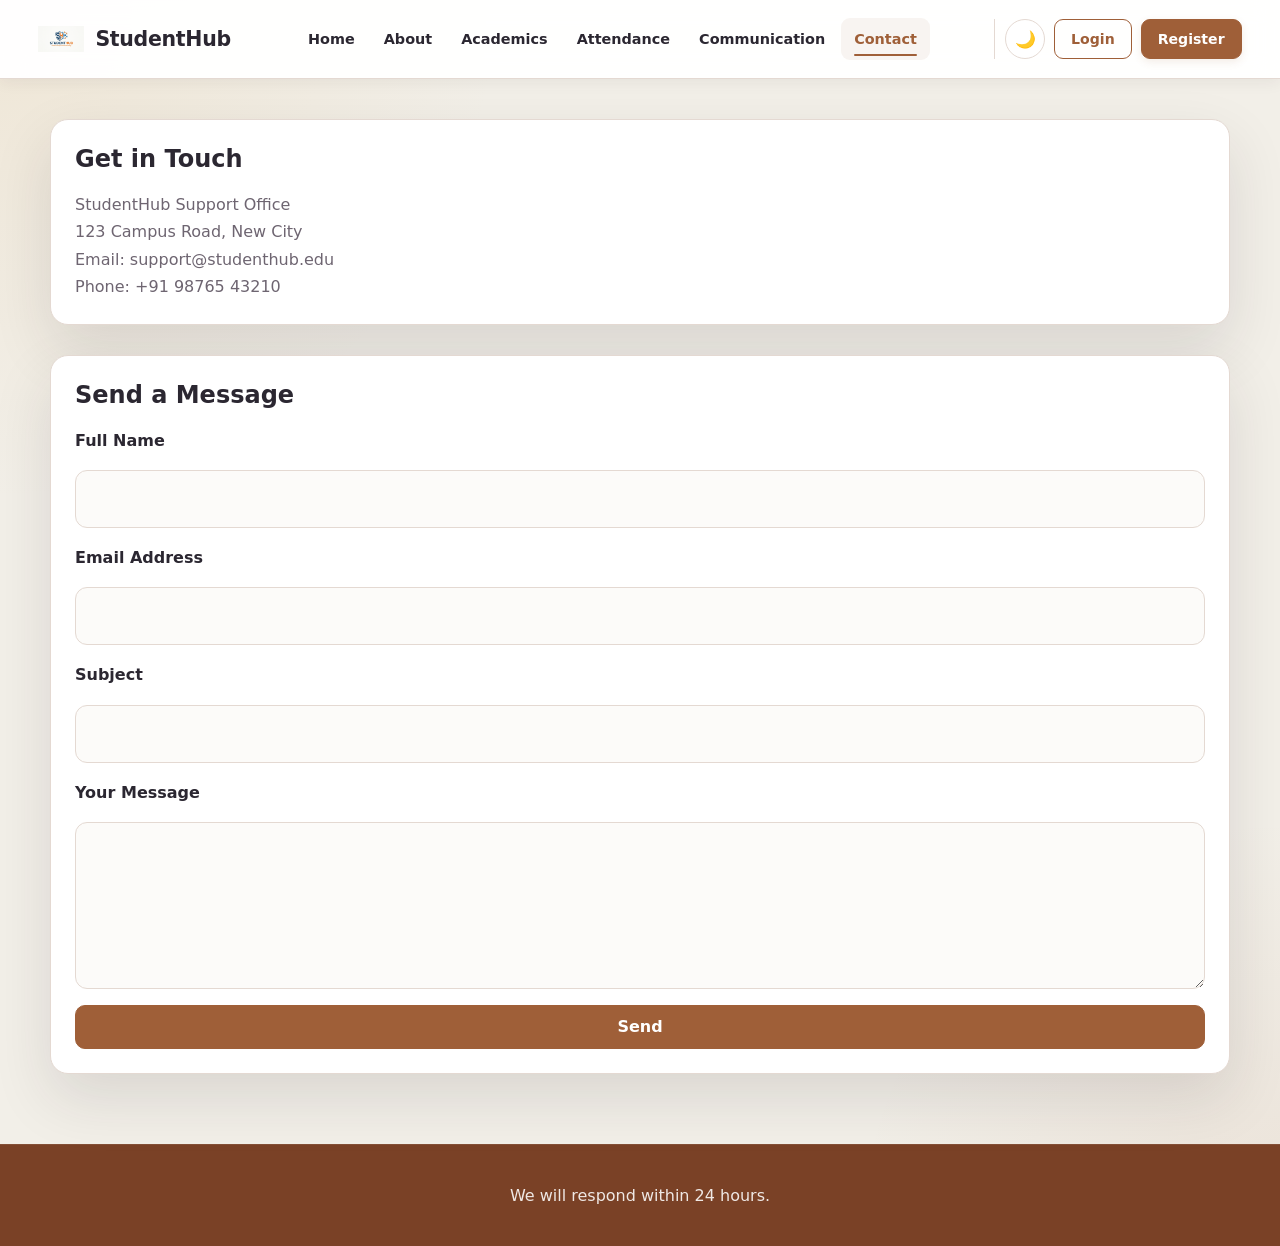
==== pages/contact.html @ ce454cba "Upload Final WDF Practical" ====
﻿<!DOCTYPE html>
<html lang="en">

<head>
    <meta charset="UTF-8">
    <meta name="viewport" content="width=device-width, initial-scale=1.0">
    <link rel="stylesheet" href="../css/style.css">
    <title>StudentHub | Contact</title>
</head>

<body>
    <header class="site-header">

        <div class="nav-container">

            <a href="index.html" class="brand">
                <img src="../images/logo.png" alt="StudentHub Logo" class="brand-logo">
                <span class="brand-name">StudentHub</span>
            </a>

            <nav class="main-navigation" aria-label="Main Navigation">

                <ul class="nav-list">

                    <li>
                        <a href="index.html" class="nav-link">
                            Home
                        </a>
                    </li>

                    <li>
                        <a href="about.html" class="nav-link">
                            About
                        </a>
                    </li>

                    <li>
                        <a href="academics.html" class="nav-link">
                            Academics
                        </a>
                    </li>

                    <li>
                        <a href="attendance.html" class="nav-link">
                            Attendance
                        </a>
                    </li>

                    <li>
                        <a href="communication.html" class="nav-link">
                            Communication
                        </a>
                    </li>

                    <li>
                        <a href="contact.html" class="nav-link active">
                            Contact
                        </a>
                    </li>

                </ul>

            </nav>

            <div class="nav-actions">

                <button type="button" id="theme-toggle" class="theme-toggle" aria-label="Switch to dark mode"
                    title="Switch to dark mode">
                    🌙
                </button>

                <a href="login.html" class="nav-login">
                    Login
                </a>

                <a href="register.html" class="nav-register">
                    Register
                </a>

            </div>


        </div>

    </header>

    <main>
        <section>
            <h2>Get in Touch</h2>
            <p>StudentHub Support Office</p>
            <p>123 Campus Road, New City</p>
            <p>Email: support@studenthub.edu</p>
            <p>Phone: +91 98765 43210</p>
        </section>

        <section>
            <h2>Send a Message</h2>
            <form action="#">
                <label for="name">Full Name</label>
                <input type="text" id="name" name="name">

                <label for="email">Email Address</label>
                <input type="email" id="email" name="email">

                <label for="subject">Subject</label>
                <input type="text" id="subject" name="subject">

                <label for="message">Your Message</label>
                <textarea id="message" name="message" rows="5"></textarea>

                <button type="submit">Send</button>
            </form>
        </section>
    </main>

    <footer>
        <p>We will respond within 24 hours.</p>
    </footer>

    <script src="../js/script.js"></script>

</body>

</html>
---- css/style.css ----
/* =========================================================
   STUDENTHUB
   GLOBAL DESIGN SYSTEM
   ========================================================= */

:root {
    /* -------------------------
       Core Colors
       ------------------------- */
    
    color-scheme: light;

    
    --background: #f2efe8;
    --surface: #ffffff;
    --surface-soft: #f7f2ed;

    --text: #2b2731;
    --muted: #6e6571;

    --primary: #9f5f38;
    --primary-dark: #7a4126;

    --accent: #d6af6f;
    --accent-dark: #b15f29;

    --border: #e4d9d2;

    /* -------------------------
       Effects
       ------------------------- */

    --shadow-sm: 0 4px 14px rgba(45, 32, 43, 0.06);

    --shadow-md: 0 12px 30px rgba(45, 32, 43, 0.09);

    --shadow-lg: 0 24px 60px rgba(45, 32, 43, 0.12);

    /* -------------------------
       Layout
       ------------------------- */

    --container-width: 1380px;

    --content-width: 1180px;

    --radius-sm: 8px;
    --radius-md: 12px;
    --radius-lg: 18px;

    /* -------------------------
       Transitions
       ------------------------- */

    --transition-fast: 0.2s ease;

    --transition-normal: 0.25s ease;

    --transition-slow: 0.4s ease;
}


/* =========================================================
   GLOBAL RESET
   ========================================================= */

* {
    margin: 0;
    padding: 0;

    box-sizing: border-box;
}


html {
    scroll-behavior: smooth;
}


body {
    min-height: 100vh;

    font-family:
        Inter,
        system-ui,
        -apple-system,
        BlinkMacSystemFont,
        "Segoe UI",
        sans-serif;

    color: var(--text);

    background:
        radial-gradient(
            circle at top left,
            rgba(223, 184, 121, 0.16),
            transparent 28%
        ),
        radial-gradient(
            circle at bottom right,
            rgba(159, 95, 56, 0.09),
            transparent 24%
        ),
        var(--background);

    line-height: 1.7;
}


/* =========================================================
   GLOBAL ELEMENTS
   ========================================================= */

img,
video,
iframe {
    display: block;

    max-width: 100%;
}


a {
    color: var(--primary);

    text-decoration: none;
}


button,
input,
select,
textarea {
    font: inherit;
}


button {
    cursor: pointer;
}


/* =========================================================
   MAIN CONTENT CONTAINER
   ========================================================= */

main {
    width: min(94%, var(--content-width));

    margin: 0 auto;

    padding: 40px 0 70px;

    display: grid;

    gap: 30px;
}


/* =========================================================
   STUDENTHUB NAVIGATION
   ========================================================= */

.site-header {
    position: sticky;

    top: 0;

    z-index: 1000;

    width: 100%;

    background: rgba(255, 255, 255, 0.96);

    border-bottom: 1px solid var(--border);

    box-shadow: var(--shadow-sm);

    backdrop-filter: blur(12px);

    -webkit-backdrop-filter: blur(12px);
}


.nav-container {
    width: min(94%, var(--container-width));

    min-height: 78px;

    margin: 0 auto;

    display: flex;

    align-items: center;

    gap: 28px;
}


/* =========================================================
   BRAND
   ========================================================= */

.brand {
    display: inline-flex;

    align-items: center;

    gap: 11px;

    flex-shrink: 0;

    padding: 5px 0;

    color: var(--text);

    text-decoration: none;

    border-radius: var(--radius-sm);

    transition:
        opacity var(--transition-normal),
        transform var(--transition-normal);
}


.brand:hover {
    opacity: 0.88;

    transform: translateY(-1px);
}


.brand-logo {
    width: 46px;

    height: 46px;

    display: block;

    flex-shrink: 0;

    object-fit: contain;

    object-position: center;
}


.brand-name {
    color: var(--text);

    font-size: 1.28rem;

    font-weight: 750;

    line-height: 1;

    letter-spacing: -0.3px;

    white-space: nowrap;
}


/* =========================================================
   MAIN NAVIGATION
   ========================================================= */

.main-navigation {
    flex: 1;

    min-width: 0;

    display: flex;

    align-items: center;

    justify-content: center;
}


.nav-list {
    display: flex;

    align-items: center;

    justify-content: center;

    gap: 3px;

    margin: 0;

    padding: 0;

    list-style: none;
}


.nav-list li {
    margin: 0;

    padding: 0;
}


.nav-link {
    position: relative;

    display: inline-flex;

    align-items: center;

    justify-content: center;

    min-height: 42px;

    padding: 0 13px;

    color: var(--text);

    font-size: 0.9rem;

    font-weight: 550;

    line-height: 1;

    text-decoration: none;

    border-radius: 9px;

    white-space: nowrap;

    transition:
        color var(--transition-normal),
        background-color var(--transition-normal);
}


.nav-link:hover {
    color: var(--primary);

    background-color: rgba(159, 95, 56, 0.08);
}


.nav-link.active {
    color: var(--primary);

    font-weight: 650;

    background-color: rgba(159, 95, 56, 0.07);
}


.nav-link.active::after {
    content: "";

    position: absolute;

    left: 13px;

    right: 13px;

    bottom: 4px;

    height: 2px;

    border-radius: 999px;

    background-color: var(--primary);
}


/* =========================================================
   NAVIGATION ACTIONS
   ========================================================= */

.nav-actions {
    display: flex;

    align-items: center;

    justify-content: flex-end;

    gap: 9px;

    flex-shrink: 0;

    padding-left: 10px;

    border-left: 1px solid var(--border);
}


.nav-login,
.nav-register {
    min-height: 40px;

    display: inline-flex;

    align-items: center;

    justify-content: center;

    padding: 0 16px;

    border-radius: 9px;

    font-size: 0.88rem;

    font-weight: 600;

    line-height: 1;

    text-decoration: none;

    white-space: nowrap;

    transition:
        color var(--transition-normal),
        background-color var(--transition-normal),
        border-color var(--transition-normal),
        box-shadow var(--transition-normal),
        transform var(--transition-normal);
}


/* Login */

.nav-login {
    color: var(--primary);

    background-color: transparent;

    border: 1px solid var(--primary);
}


.nav-login:hover {
    color: #ffffff;

    background-color: var(--primary);

    transform: translateY(-1px);

    box-shadow:
        0 5px 14px rgba(159, 95, 56, 0.18);
}


/* Register */

.nav-register {
    color: #ffffff;

    background-color: var(--primary);

    border: 1px solid var(--primary);

    box-shadow:
        0 3px 8px rgba(159, 95, 56, 0.12);
}


.nav-register:hover {
    color: #ffffff;

    background-color: var(--primary-dark);

    border-color: var(--primary-dark);

    transform: translateY(-1px);

    box-shadow:
        0 6px 16px rgba(159, 95, 56, 0.22);
}


/* =========================================================
   HOME PAGE
   ========================================================= */

.hero-section {
    width: 100%;

    padding: 0 0 70px;

    background: var(--background);
}


/* =========================================================
   CAMPUS IMAGE SLIDER
   ========================================================= */

.campus-slider {
    position: relative;

    width: 100%;

    height: clamp(400px, 55vw, 680px);

    overflow: hidden;

    background: #dcd7cf;

    isolation: isolate;
}


.slider-track {
    position: relative;

    width: 100%;

    height: 100%;
}


.slide {
    position: absolute;

    inset: 0;

    width: 100%;

    height: 100%;

    opacity: 0;

    visibility: hidden;

    transition:
        opacity var(--transition-slow),
        visibility var(--transition-slow);
}


.slide.active {
    opacity: 1;

    visibility: visible;

    z-index: 1;
}


.campus-slide-image {
    width: 100%;

    height: 100%;

    display: block;

    object-fit: cover;

    object-position: center center;
}


/* =========================================================
   SLIDER OVERLAY
   ========================================================= */

.campus-slider::after {
    content: "";

    position: absolute;

    inset: 0;

    z-index: 2;

    pointer-events: none;

    background:
        linear-gradient(
            to bottom,
            rgba(0, 0, 0, 0.03),
            rgba(0, 0, 0, 0.08)
        );
}


/* =========================================================
   SLIDER BUTTONS
   ========================================================= */

.slider-button {
    position: absolute;

    top: 50%;

    z-index: 5;

    width: 48px;

    height: 48px;

    display: flex;

    align-items: center;

    justify-content: center;

    transform: translateY(-50%);

    border: 1px solid rgba(255, 255, 255, 0.55);

    border-radius: 50%;

    background: rgba(255, 255, 255, 0.82);

    color: var(--text);

    font-size: 1.4rem;

    line-height: 1;

    cursor: pointer;

    backdrop-filter: blur(6px);

    transition:
        background-color var(--transition-normal),
        color var(--transition-normal),
        transform var(--transition-normal),
        box-shadow var(--transition-normal);
}


.slider-button:hover {
    background: var(--primary);

    color: #ffffff;

    box-shadow:
        0 8px 20px rgba(0, 0, 0, 0.18);

    transform:
        translateY(-50%)
        scale(1.05);
}


.slider-prev {
    left: 28px;
}


.slider-next {
    right: 28px;
}


/* =========================================================
   SLIDER INDICATORS
   ========================================================= */

.slider-indicators {
    position: absolute;

    left: 50%;

    bottom: 24px;

    z-index: 5;

    display: flex;

    align-items: center;

    justify-content: center;

    gap: 8px;

    transform: translateX(-50%);
}


.slider-dot {
    width: 9px;

    height: 9px;

    padding: 0;

    border: 0;

    border-radius: 50%;

    background: rgba(255, 255, 255, 0.65);

    cursor: pointer;

    transition:
        width var(--transition-normal),
        background-color var(--transition-normal),
        transform var(--transition-normal);
}


.slider-dot:hover {
    transform: scale(1.15);
}


.slider-dot.active {
    width: 28px;

    border-radius: 999px;

    background: #ffffff;
}


/* =========================================================
   HERO CONTENT
   ========================================================= */

.hero-content {
    width: min(92%, 900px);

    margin: 0 auto;

    padding: 65px 20px 0;

    display: flex;

    flex-direction: column;

    align-items: center;

    justify-content: center;

    text-align: center;
}


.hero-label {
    display: inline-block;

    margin-bottom: 15px;

    color: var(--primary);

    font-size: 0.78rem;

    font-weight: 700;

    letter-spacing: 1.6px;

    text-transform: uppercase;
}


.hero-content h1 {
    margin: 0 0 18px;

    color: var(--text);

    font-size: clamp(2.2rem, 5vw, 4rem);

    font-weight: 750;

    line-height: 1.08;

    letter-spacing: -1.5px;
}


.hero-content h1 span {
    color: var(--primary);
}


.hero-content p {
    width: min(100%, 680px);

    margin: 0 auto 30px;

    color: var(--muted);

    font-size: 1rem;

    line-height: 1.75;
}


/* =========================================================
   STANDARD BUTTONS
   ========================================================= */

.hero-buttons {
    display: flex;

    align-items: center;

    justify-content: center;

    gap: 12px;

    flex-wrap: wrap;
}


.btn {
    min-height: 46px;

    display: inline-flex;

    align-items: center;

    justify-content: center;

    padding: 0 23px;

    border-radius: 10px;

    font-size: 0.92rem;

    font-weight: 600;

    text-decoration: none;

    transition:
        transform var(--transition-normal),
        box-shadow var(--transition-normal),
        background-color var(--transition-normal),
        color var(--transition-normal);
}


.btn-primary {
    color: #ffffff;

    background: var(--primary);

    border: 1px solid var(--primary);
}


.btn-primary:hover {
    color: #ffffff;

    background: var(--primary-dark);

    box-shadow:
        0 8px 20px rgba(159, 95, 56, 0.18);

    transform: translateY(-2px);
}


.btn-secondary {
    color: var(--text);

    background: var(--surface);

    border: 1px solid var(--border);
}


.btn-secondary:hover {
    color: var(--primary);

    border-color: var(--primary);

    transform: translateY(-2px);
}


/* =========================================================
   CONTENT SECTIONS
   ========================================================= */

section,
aside {
    background-color: var(--surface);

    border: 1px solid var(--border);

    border-radius: var(--radius-lg);

    padding: 1.5rem;

    box-shadow: var(--shadow-lg);

    min-width: 0;
}


section h2,
aside h2 {
    margin-bottom: 1rem;

    color: var(--text);

    font-size: 1.5rem;

    line-height: 1.3;
}


section p,
article p,
aside p,
footer p {
    color: var(--muted);
}


/* =========================================================
   ARTICLES / FEATURE CARDS
   ========================================================= */

section article {
    background: var(--surface-soft);

    border: 1px solid var(--border);

    border-radius: var(--radius-md);

    padding: 1.15rem;

    margin-bottom: 1rem;

    transition:
        transform var(--transition-normal),
        box-shadow var(--transition-normal);
}


section article:hover {
    transform: translateY(-2px);

    box-shadow: var(--shadow-sm);
}


section article:last-child {
    margin-bottom: 0;
}


section article h3 {
    margin-bottom: 0.55rem;

    color: var(--text);

    font-size: 1.1rem;
}


/* =========================================================
   FEATURE GRID
   ========================================================= */

.feature-grid {
    display: grid;

    gap: 1rem;

    grid-template-columns:
        repeat(
            auto-fit,
            minmax(210px, 1fr)
        );

    align-items: start;
}


.feature-card {
    background: var(--surface);

    border: 1px solid var(--border);

    border-radius: var(--radius-md);

    padding: 1.25rem;

    box-shadow: var(--shadow-sm);

    transition:
        transform var(--transition-normal),
        box-shadow var(--transition-normal);
}


.feature-card:hover {
    transform: translateY(-3px);

    box-shadow: var(--shadow-md);
}


.feature-card h3 {
    margin-bottom: 0.8rem;

    color: var(--text);

    font-size: 1.1rem;
}


/* =========================================================
   LISTS
   ========================================================= */

section ul,
aside ul {
    list-style: none;

    padding-left: 0;

    display: grid;

    gap: 0.75rem;
}


section li,
aside li {
    position: relative;

    padding-left: 1.3rem;

    color: var(--muted);
}


section li::before,
aside li::before {
    content: "";

    position: absolute;

    left: 0;

    top: 0.6rem;

    width: 7px;

    height: 7px;

    border-radius: 50%;

    background: var(--primary);
}


/* =========================================================
   TABLES
   ========================================================= */

table {
    width: 100%;

    border-collapse: collapse;

    background: var(--surface);

    border: 1px solid var(--border);
}


thead {
    background: var(--surface-soft);
}


th,
td {
    padding: 1rem;

    text-align: left;

    border: 1px solid var(--border);
}


th {
    color: var(--text);

    font-weight: 700;
}


td {
    color: var(--muted);
}


tbody tr {
    transition: background-color var(--transition-fast);
}


tbody tr:hover {
    background: var(--surface-soft);
}


/* =========================================================
   FORMS
   ========================================================= */

form {
    display: grid;

    gap: 1rem;
}


label {
    color: var(--text);

    font-weight: 650;
}


input,
select,
textarea {
    width: 100%;

    padding: 0.9rem 1rem;

    color: var(--text);

    background: #fcfbf9;

    border: 1px solid var(--border);

    border-radius: var(--radius-md);

    transition:
        border-color var(--transition-normal),
        box-shadow var(--transition-normal),
        background-color var(--transition-normal);
}


input:focus,
select:focus,
textarea:focus {
    outline: none;

    background: var(--surface);

    border-color: var(--primary);

    box-shadow:
        0 0 0 4px rgba(159, 95, 56, 0.10);
}


textarea {
    min-height: 140px;

    resize: vertical;
}


/* =========================================================
   STANDARD BUTTON
   ========================================================= */

button {
    display: inline-flex;

    align-items: center;

    justify-content: center;

    min-height: 44px;

    padding: 0 1.4rem;

    border: 1px solid var(--primary);

    border-radius: 10px;

    background: var(--primary);

    color: #ffffff;

    cursor: pointer;

    font-weight: 600;

    transition:
        transform var(--transition-fast),
        background-color var(--transition-fast),
        box-shadow var(--transition-fast);
}


button:hover,
button:focus-visible {
    background: var(--primary-dark);

    border-color: var(--primary-dark);

    transform: translateY(-1px);

    box-shadow:
        0 5px 14px rgba(159, 95, 56, 0.16);
}


/* =========================================================
   FOOTER
   ========================================================= */

footer {
    width: 100%;

    padding: 30px 20px;

    text-align: center;

    color: #ffffff;

    background: var(--primary-dark);

    border-top: 1px solid rgba(255, 255, 255, 0.08);
}


footer p {
    margin: 0.45rem 0;

    color: rgba(255, 255, 255, 0.88);
}


footer ul {
    list-style: none;

    padding: 0;

    margin: 0.85rem 0 1.2rem;

    display: flex;

    flex-wrap: wrap;

    justify-content: center;

    gap: 0.85rem;
}


footer a {
    color: rgba(255, 255, 255, 0.92);

    transition: color var(--transition-fast);
}


footer a:hover {
    color: #ffffff;
}


/* =========================================================
   TABLET
   ========================================================= */

@media (max-width: 1150px) {

    .nav-container {
        gap: 18px;
    }

    .nav-list {
        gap: 0;
    }

    .nav-link {
        padding-left: 10px;

        padding-right: 10px;

        font-size: 0.85rem;
    }

    .nav-actions {
        padding-left: 8px;

        gap: 7px;
    }

    .nav-login,
    .nav-register {
        padding-left: 13px;

        padding-right: 13px;

        font-size: 0.84rem;
    }
}


/* =========================================================
   SMALL TABLET
   ========================================================= */

@media (max-width: 950px) {

    .nav-container {
        min-height: auto;

        padding-top: 13px;

        padding-bottom: 13px;

        flex-wrap: wrap;
    }

    .brand {
        margin-right: auto;
    }

    .main-navigation {
        order: 3;

        width: 100%;

        flex-basis: 100%;

        justify-content: flex-start;

        overflow-x: auto;

        scrollbar-width: none;
    }

    .main-navigation::-webkit-scrollbar {
        display: none;
    }

    .nav-list {
        width: max-content;

        justify-content: flex-start;

        padding-bottom: 2px;
    }

    .nav-actions {
        border-left: none;

        padding-left: 0;
    }

    .campus-slider {
        height: 52vw;

        min-height: 350px;

        max-height: 520px;
    }

    .slider-button {
        width: 44px;

        height: 44px;

        font-size: 1.2rem;
    }

    .slider-prev {
        left: 18px;
    }

    .slider-next {
        right: 18px;
    }

    .hero-content {
        padding-top: 50px;
    }
}


/* =========================================================
   MOBILE
   ========================================================= */

@media (max-width: 600px) {

    main {
        width: 92%;

        padding-top: 25px;

        padding-bottom: 50px;
    }


    /* Navigation */

    .nav-container {
        width: 92%;

        padding-top: 11px;

        padding-bottom: 11px;

        gap: 12px;
    }

    .brand-logo {
        width: 40px;

        height: 40px;
    }

    .brand-name {
        font-size: 1.1rem;
    }

    .nav-actions {
        gap: 6px;
    }

    .nav-login,
    .nav-register {
        min-height: 37px;

        padding-left: 11px;

        padding-right: 11px;

        font-size: 0.79rem;
    }

    .main-navigation {
        margin-top: 2px;
    }

    .nav-list {
        gap: 2px;
    }

    .nav-link {
        min-height: 38px;

        padding-left: 10px;

        padding-right: 10px;

        font-size: 0.81rem;
    }

    .nav-link.active::after {
        left: 10px;

        right: 10px;

        bottom: 3px;
    }


    /* Campus slider */

    .campus-slider {
        height: 62vw;

        min-height: 260px;

        max-height: 400px;
    }

    .campus-slide-image {
        object-position: center center;
    }

    .slider-button {
        width: 38px;

        height: 38px;

        font-size: 1rem;
    }

    .slider-prev {
        left: 12px;
    }

    .slider-next {
        right: 12px;
    }

    .slider-indicators {
        bottom: 15px;
    }

    .slider-dot {
        width: 7px;

        height: 7px;
    }

    .slider-dot.active {
        width: 22px;
    }


    /* Hero */

    .hero-content {
        width: 90%;

        padding: 42px 0 0;
    }

    .hero-content h1 {
        font-size: 2.2rem;

        letter-spacing: -0.8px;
    }

    .hero-content p {
        font-size: 0.94rem;

        line-height: 1.65;
    }

    .hero-buttons {
        width: 100%;

        flex-direction: column;
    }

    .btn {
        width: 100%;
    }


    /* Sections */

    section,
    aside {
        padding: 1.2rem;

        border-radius: var(--radius-md);
    }


    /* Tables */

    table {
        display: block;

        overflow-x: auto;
    }


    /* Footer */

    footer {
        padding: 25px 15px;
    }
}


/* =========================================================
   VERY SMALL MOBILE
   ========================================================= */

@media (max-width: 400px) {

    .brand-name {
        font-size: 1rem;
    }

    .brand-logo {
        width: 36px;

        height: 36px;
    }

    .nav-login,
    .nav-register {
        padding-left: 9px;

        padding-right: 9px;

        font-size: 0.75rem;
    }

    .nav-link {
        padding-left: 8px;

        padding-right: 8px;

        font-size: 0.78rem;
    }
}


/* =========================================================
   ACCESSIBILITY
   ========================================================= */

:focus-visible {
    outline: 3px solid rgba(214, 175, 111, 0.55);

    outline-offset: 3px;
}


/* =========================================================
   REDUCED MOTION
   ========================================================= */

@media (prefers-reduced-motion: reduce) {

    html {
        scroll-behavior: auto;
    }

    *,
    *::before,
    *::after {
        transition-duration: 0.01ms !important;

        animation-duration: 0.01ms !important;

        animation-iteration-count: 1 !important;
    }
}


/* =========================================================
   DARK MODE
   ========================================================= */

:root[data-theme="dark"] {

    --background: #151311;

    --surface: #211e1b;

    --surface-soft: #292521;

    --text: #f3eee8;

    --muted: #bdb3aa;

    --primary: #d08a5b;

    --primary-dark: #a9653e;

    --accent: #d6af6f;

    --accent-dark: #d07a3e;

    --border: #3b342e;

    --shadow-sm:
        0 4px 14px rgba(0, 0, 0, 0.22);

    --shadow-md:
        0 12px 30px rgba(0, 0, 0, 0.30);

    --shadow-lg:
        0 24px 60px rgba(0, 0, 0, 0.38);
}


/* Dark mode body */

:root[data-theme="dark"] body {

    color-scheme: dark;

    background:
        radial-gradient(
            circle at top left,
            rgba(214, 175, 111, 0.08),
            transparent 28%
        ),
        radial-gradient(
            circle at bottom right,
            rgba(159, 95, 56, 0.12),
            transparent 24%
        ),
        var(--background);
}


/* Dark header */

:root[data-theme="dark"] .site-header {

    background: rgba(25, 22, 20, 0.96);

}


/* Dark hero */

:root[data-theme="dark"] .hero-section {

    background: var(--background);

}


/* Dark slider */

:root[data-theme="dark"] .campus-slider {

    background: #24211e;

}


/* Dark secondary button */

:root[data-theme="dark"] .btn-secondary {

    color: var(--text);

    background: var(--surface);

}


/* Dark form fields */

:root[data-theme="dark"] input,
:root[data-theme="dark"] select,
:root[data-theme="dark"] textarea {

    color: var(--text);

    background: #1b1917;

}


/* =========================================================
   DARK MODE TOGGLE
   ========================================================= */

.theme-toggle {

    width: 40px;

    height: 40px;

    min-height: 40px;

    padding: 0;

    display: inline-flex;

    align-items: center;

    justify-content: center;

    flex-shrink: 0;

    color: var(--text);

    background: var(--surface);

    border: 1px solid var(--border);

    border-radius: 50%;

    font-size: 1.05rem;

    line-height: 1;

    box-shadow: none;

    transition:
        background-color var(--transition-normal),
        color var(--transition-normal),
        border-color var(--transition-normal),
        transform var(--transition-normal);
}


.theme-toggle:hover {

    color: var(--primary);

    background: var(--surface-soft);

    border-color: var(--primary);

    box-shadow: none;

    transform: rotate(10deg) scale(1.05);

}


/* =========================================================
   HEADING CHANGE BUTTON
   ========================================================= */

.btn-heading-change {

    color: var(--text);

    background: var(--surface);

    border: 1px solid var(--border);

}


.btn-heading-change:hover {

    color: var(--primary);

    background: var(--surface-soft);

    border-color: var(--primary);

}


/* =========================================================
   FAQ SECTION
   ========================================================= */

.faq-section {

    width: 100%;

}


.faq-intro {

    margin-bottom: 1.5rem;

    color: var(--muted);

}


/* FAQ list */

.faq-list {

    display: grid;

    gap: 12px;

}


/* FAQ item */

.faq-item {

    margin: 0;

    padding: 0 !important;

    overflow: hidden;

    background: var(--surface-soft) !important;

    border: 1px solid var(--border) !important;

    border-radius: var(--radius-md);

    box-shadow: none !important;

    transition:
        border-color var(--transition-normal),
        background-color var(--transition-normal),
        box-shadow var(--transition-normal);

}


.faq-item:hover {

    transform: none !important;

    box-shadow: none !important;

}


/* FAQ question button */

.faq-question {

    width: 100%;

    min-height: 62px;

    padding: 1rem 1.2rem;

    display: flex;

    align-items: center;

    justify-content: space-between;

    gap: 20px;

    color: var(--text);

    background: transparent;

    border: 0;

    border-radius: 0;

    text-align: left;

    font-weight: 650;

    box-shadow: none;

    transform: none;

    transition:
        color var(--transition-normal),
        background-color var(--transition-normal);

}


.faq-question:hover,
.faq-question:focus-visible {

    color: var(--primary);

    background: rgba(159, 95, 56, 0.07);

    border: 0;

    box-shadow: none;

    transform: none;

}


/* FAQ icon */

.faq-icon {

    width: 30px;

    height: 30px;

    display: inline-flex;

    align-items: center;

    justify-content: center;

    flex-shrink: 0;

    color: var(--primary);

    font-size: 1.35rem;

    font-weight: 400;

    line-height: 1;

    transition:
        transform var(--transition-normal);

}


/* FAQ answer */

.faq-answer {

    display: grid;

    grid-template-rows: 0fr;

    transition:
        grid-template-rows var(--transition-slow);

}


.faq-answer p {

    min-height: 0;

    overflow: hidden;

    margin: 0;

    padding: 0 1.2rem;

    color: var(--muted);

    line-height: 1.7;

}


/* Open FAQ */

.faq-item.open {

    border-color: rgba(159, 95, 56, 0.45) !important;

}


.faq-item.open .faq-answer {

    grid-template-rows: 1fr;

}


.faq-item.open .faq-answer p {

    padding-top: 0;

    padding-bottom: 1.2rem;

}


.faq-item.open .faq-icon {

    transform: rotate(180deg);

}


/* =========================================================
   DARK FAQ
   ========================================================= */

:root[data-theme="dark"] .faq-question:hover,
:root[data-theme="dark"] .faq-question:focus-visible {

    background: rgba(208, 138, 91, 0.08);

}


/* =========================================================
   FAQ MOBILE
   ========================================================= */

@media (max-width: 600px) {

    .faq-question {

        min-height: 58px;

        padding:
            0.9rem 1rem;

        gap: 12px;

        font-size: 0.94rem;

    }


    .faq-answer p {

        padding-left: 1rem;

        padding-right: 1rem;

        font-size: 0.92rem;

    }


    .theme-toggle {

        width: 37px;

        height: 37px;

        min-height: 37px;

    }

}


/* =========================================================
   PRACTICAL 5 - REGISTRATION FORM VALIDATION
   ========================================================= */

.registration-section {
    width: min(100%, 700px);
    margin: 0 auto;
}

.form-intro {
    margin-bottom: 1.5rem;
    color: var(--muted);
}

.form-group {
    display: grid;
    gap: 0.45rem;
}

.form-group label,
.gender-group legend {
    font-weight: 650;
    color: var(--text);
}


/* Error message */

.error-message {
    display: block;
    min-height: 20px;
    color: #c0392b;
    font-size: 0.85rem;
    font-weight: 600;
}


/* Invalid input */

input.input-error,
select.input-error {
    border-color: #c0392b;
    background: #fff7f6;
}


/* Valid input */

input.input-valid,
select.input-valid {
    border-color: #2e8b57;
}


/* Password strength */

.password-strength-container {
    width: 100%;
    height: 8px;
    margin-top: 4px;
    overflow: hidden;
    background: var(--border);
    border-radius: 999px;
}

.strength-bar {
    width: 0%;
    height: 100%;
    border-radius: 999px;
    transition: width 0.25s ease;
}

.password-help {
    margin: 0;
    color: var(--muted);
    font-size: 0.82rem;
}

.password-strength {
    margin: 0;
    font-size: 0.88rem;
    font-weight: 650;
}


/* Gender */

.gender-group {
    border: 0;
    padding: 0;
    margin: 0;
    display: grid;
    gap: 0.7rem;
}

.gender-options {
    display: flex;
    flex-wrap: wrap;
    gap: 1.2rem;
}

.gender-options label {
    display: flex;
    align-items: center;
    gap: 0.4rem;
    font-weight: 500;
}

.gender-options input {
    width: auto;
}


/* Terms */

.terms-group {
    display: grid;
    gap: 0.4rem;
}

.terms-group label {
    display: flex;
    align-items: flex-start;
    gap: 0.5rem;
    font-weight: 500;
}

.terms-group input {
    width: auto;
    margin-top: 5px;
}


/* Success message */

.success-message {
    display: none;
    padding: 0.9rem 1rem;
    border: 1px solid #2e8b57;
    border-radius: var(--radius-md);
    background: #eefaf3;
    color: #176b3a;
    font-weight: 600;
}


/* Register button */

.register-submit {
    width: 100%;
    margin-top: 0.5rem;
}


/* Login link */

.login-link {
    margin-top: 1rem;
    text-align: center;
}


/* Dark mode */

:root[data-theme="dark"] input.input-error,
:root[data-theme="dark"] select.input-error {
    background: #2a1b19;
}

:root[data-theme="dark"] .success-message {
    background: #17261d;
    color: #8ee0ad;
}


/* Mobile */

@media (max-width: 600px) {

    .gender-options {
        flex-direction: column;
        gap: 0.7rem;
    }

}
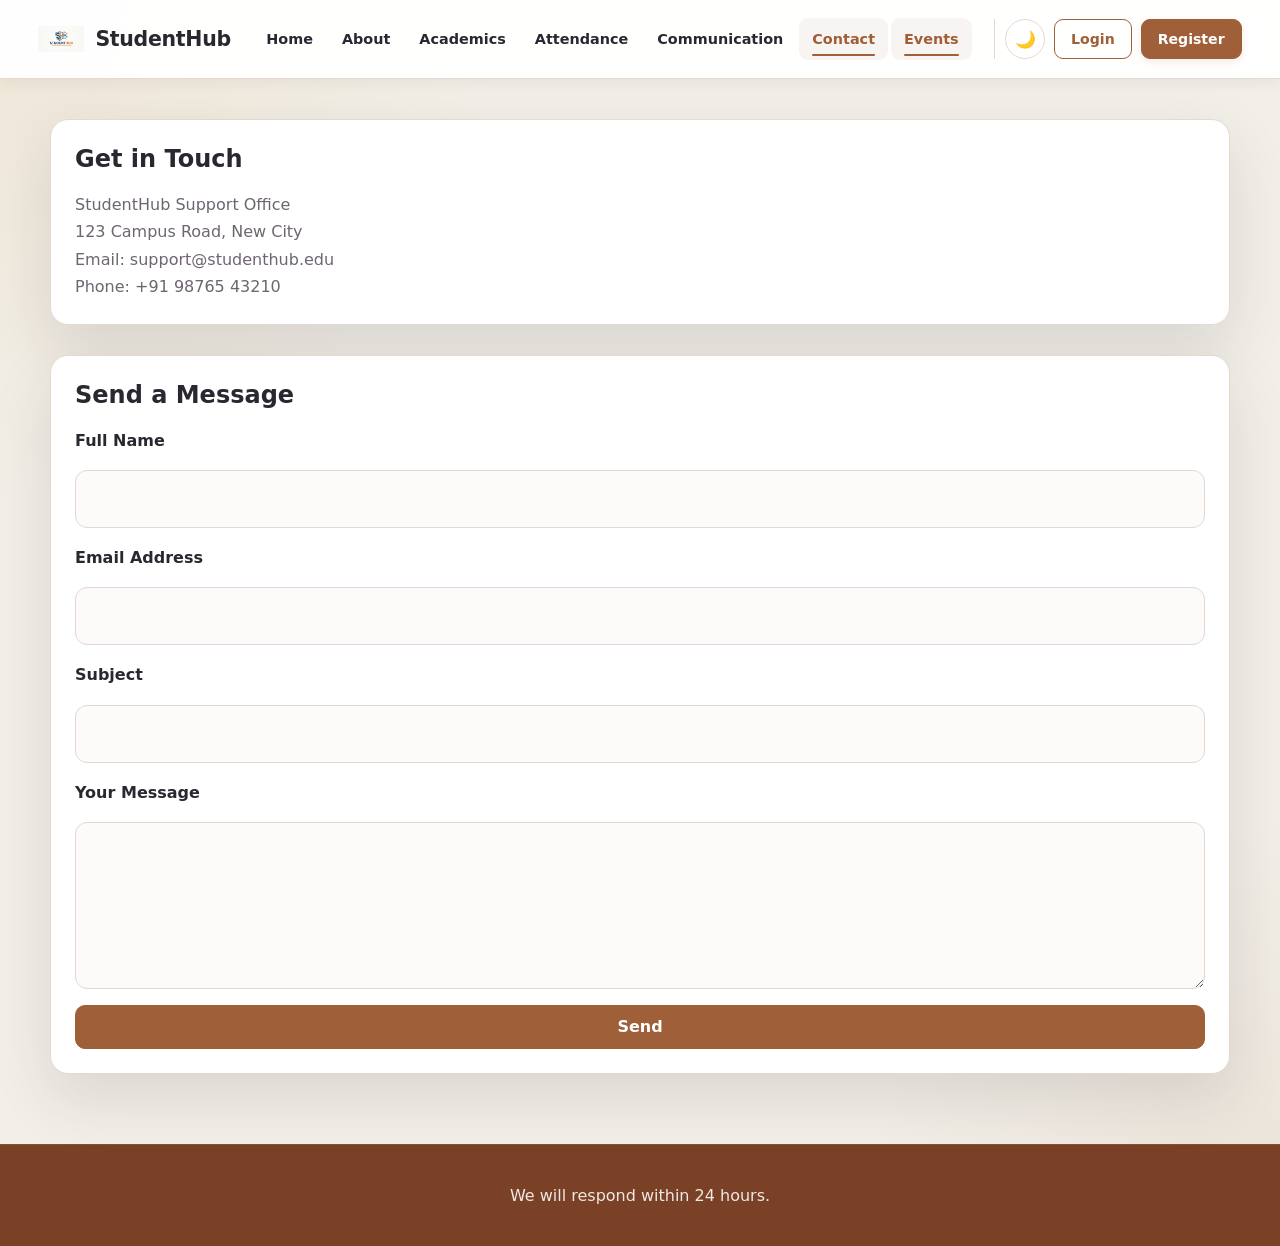
==== commit 74827816: "Added Practical 6 - Fetch API JSON Events" ====
--- a/pages/contact.html
+++ b/pages/contact.html
@@ -55,6 +55,11 @@
                     <li>
                         <a href="contact.html" class="nav-link active">
                             Contact
+                        </a>
+                    </li>
+                     <li>
+                        <a href="events.html" class="nav-link active">
+                            Events
                         </a>
                     </li>
 
--- a/css/style.css
+++ b/css/style.css
@@ -2099,190 +2099,3 @@
     }
 
 }
-
-
-/* =========================================================
-   PRACTICAL 5 - REGISTRATION FORM VALIDATION
-   ========================================================= */
-
-.registration-section {
-    width: min(100%, 700px);
-    margin: 0 auto;
-}
-
-.form-intro {
-    margin-bottom: 1.5rem;
-    color: var(--muted);
-}
-
-.form-group {
-    display: grid;
-    gap: 0.45rem;
-}
-
-.form-group label,
-.gender-group legend {
-    font-weight: 650;
-    color: var(--text);
-}
-
-
-/* Error message */
-
-.error-message {
-    display: block;
-    min-height: 20px;
-    color: #c0392b;
-    font-size: 0.85rem;
-    font-weight: 600;
-}
-
-
-/* Invalid input */
-
-input.input-error,
-select.input-error {
-    border-color: #c0392b;
-    background: #fff7f6;
-}
-
-
-/* Valid input */
-
-input.input-valid,
-select.input-valid {
-    border-color: #2e8b57;
-}
-
-
-/* Password strength */
-
-.password-strength-container {
-    width: 100%;
-    height: 8px;
-    margin-top: 4px;
-    overflow: hidden;
-    background: var(--border);
-    border-radius: 999px;
-}
-
-.strength-bar {
-    width: 0%;
-    height: 100%;
-    border-radius: 999px;
-    transition: width 0.25s ease;
-}
-
-.password-help {
-    margin: 0;
-    color: var(--muted);
-    font-size: 0.82rem;
-}
-
-.password-strength {
-    margin: 0;
-    font-size: 0.88rem;
-    font-weight: 650;
-}
-
-
-/* Gender */
-
-.gender-group {
-    border: 0;
-    padding: 0;
-    margin: 0;
-    display: grid;
-    gap: 0.7rem;
-}
-
-.gender-options {
-    display: flex;
-    flex-wrap: wrap;
-    gap: 1.2rem;
-}
-
-.gender-options label {
-    display: flex;
-    align-items: center;
-    gap: 0.4rem;
-    font-weight: 500;
-}
-
-.gender-options input {
-    width: auto;
-}
-
-
-/* Terms */
-
-.terms-group {
-    display: grid;
-    gap: 0.4rem;
-}
-
-.terms-group label {
-    display: flex;
-    align-items: flex-start;
-    gap: 0.5rem;
-    font-weight: 500;
-}
-
-.terms-group input {
-    width: auto;
-    margin-top: 5px;
-}
-
-
-/* Success message */
-
-.success-message {
-    display: none;
-    padding: 0.9rem 1rem;
-    border: 1px solid #2e8b57;
-    border-radius: var(--radius-md);
-    background: #eefaf3;
-    color: #176b3a;
-    font-weight: 600;
-}
-
-
-/* Register button */
-
-.register-submit {
-    width: 100%;
-    margin-top: 0.5rem;
-}
-
-
-/* Login link */
-
-.login-link {
-    margin-top: 1rem;
-    text-align: center;
-}
-
-
-/* Dark mode */
-
-:root[data-theme="dark"] input.input-error,
-:root[data-theme="dark"] select.input-error {
-    background: #2a1b19;
-}
-
-:root[data-theme="dark"] .success-message {
-    background: #17261d;
-    color: #8ee0ad;
-}
-
-
-/* Mobile */
-
-@media (max-width: 600px) {
-
-    .gender-options {
-        flex-direction: column;
-        gap: 0.7rem;
-    }
-
-}
